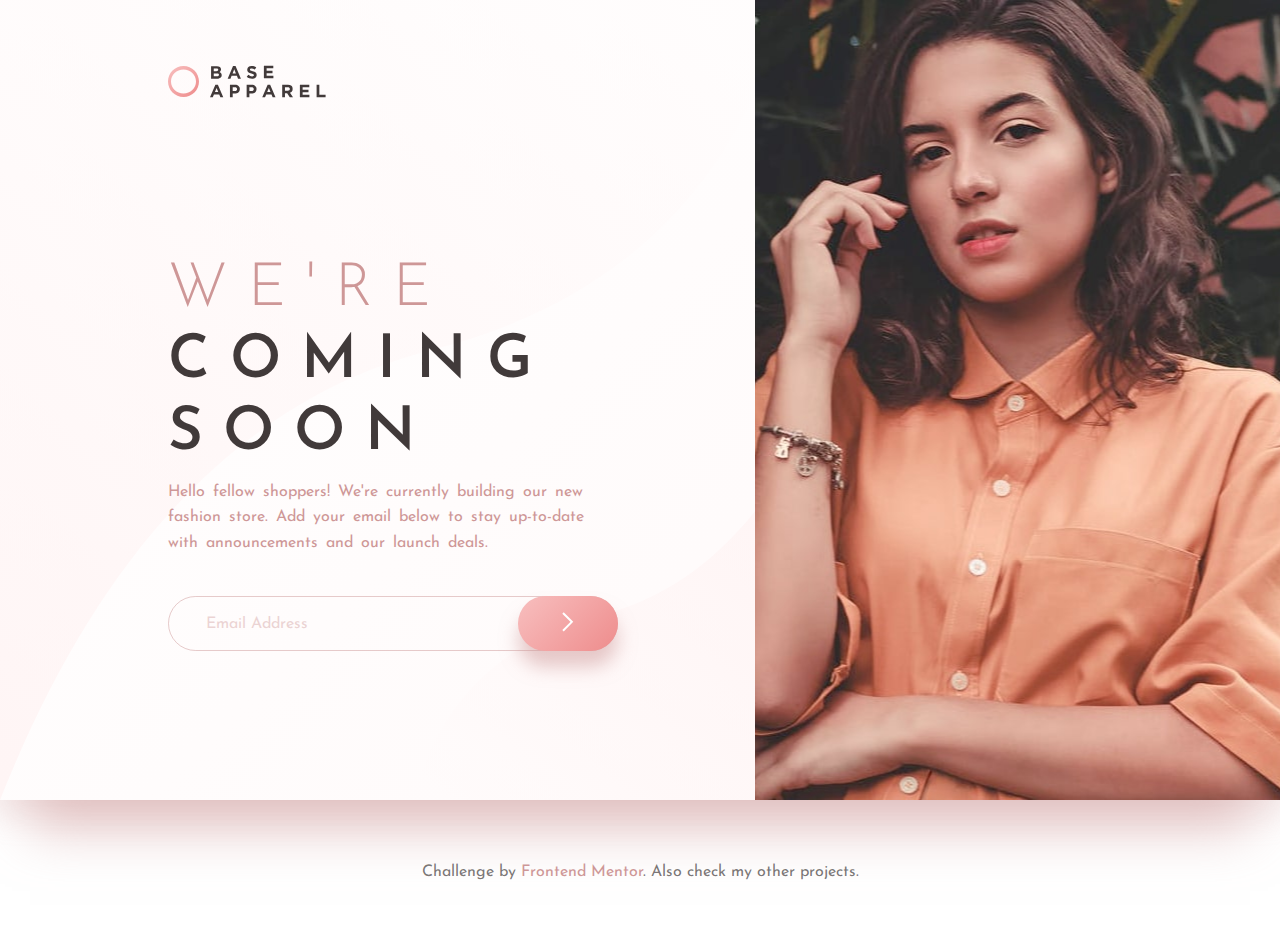
==== base-apparel-coming-soon-master/index.html @ ab973085 "First commit" ====
<!DOCTYPE html>
<html lang="en">

<head>
  <meta charset="UTF-8">
  <meta name="viewport" content="width=device-width, initial-scale=1.0">
  <link rel="stylesheet" href="css/style.css ">
  <link rel="icon" type="image/png" sizes="32x32" href="./images/favicon-32x32.png">
  <script src="main.js" defer></script>
  <title>Frontend Mentor | Base Apparel coming soon page</title>
</head>

<body>


  <div class="container">
    <div class="lp">
      <div class="lp__left">
        <div class="logo">
          <img src="images/logo.svg" alt="company-logo">
        </div>
        <div class="lp__left-small">&nbsp;</div>
        <h1 class="heading-primary"><span class="heading-primary--thin"> We're</span> coming soon</h1>
        <p class="b-text"> Hello fellow shoppers! We're currently building our new fashion store.
          Add your email below to stay up-to-date with announcements and our launch deals.</p>

        <form action="#" class="email-form">
          <input type="email" id="email" placeholder="Email Address" name="email" class="email-form__input">
          <label class="email-form__label" for="email">Email Address</label>
          <svg xmlns="http://www.w3.org/2000/svg" class="email-form__svg" width="24" height="24">
            <g fill="none" fill-rule="evenodd">
              <circle cx="12" cy="12" r="12" fill="#F96464" />
              <path fill="#FFF" fill-rule="nonzero"
                d="M13.256 6v9.056h-2V6h2zm-.944 12.464c-.384 0-.699-.104-.944-.312a1.027 1.027 0 0 1-.368-.824c0-.33.125-.608.376-.832.25-.224.563-.336.936-.336.373 0 .68.112.92.336.24.224.36.501.36.832 0 .341-.117.616-.352.824-.235.208-.544.312-.928.312z" />
            </g>
          </svg> <button type="submit" class="email-form__btn">
            <svg class='svg' xmlns="http://www.w3.org/2000/svg" aria-labelledby="svg-title" focusable="false" width="12"
              height="20">
              <title id="svg-title"> Submit form </title>
              <path fill="none" stroke="#FFF" stroke-width="2" d="M1 1l8.836 8.836L1 18.671" />
            </svg></button>

        </form>

      </div>
      <div class="lp__right">&nbsp;</div>




    </div>

  </div>


  <div class="container">
    <footer>
      <p class="attribution">
        Challenge by <a href="https://www.frontendmentor.io?ref=challenge" target="_blank">Frontend Mentor</a>.
        Also check my other projects<a href="../index.html"></a>.
      </p>
    </footer>
  </div>

</body>

</html>
---- base-apparel-coming-soon-master/css/style.css ----
@import url("https://fonts.googleapis.com/css?family=Josefin+Sans:300,400,600&display=swap");
*::after,
*::before,
* {
  margin: 0;
  padding: 0;
  box-sizing: inherit; }

html {
  font-size: 62.5%;
  box-sizing: border-box; }

body {
  font-size: 1.6rem;
  font-family: 'Josefin Sans', sans-serif;
  font-weight: 400;
  line-height: 1.6; }

.container {
  width: 100%;
  display: flex;
  justify-content: center;
  align-items: center; }

.lp {
  box-shadow: 0 0.5rem 3rem 1rem rgba(206, 151, 151, 0.2), 0 6rem 5rem -3rem rgba(206, 151, 151, 0.5);
  max-width: 144rem;
  width: 100%;
  height: 80rem;
  display: flex;
  align-items: stretch;
  justify-content: start; }
  .lp__left {
    background-image: linear-gradient(135deg, rgba(255, 255, 255, 0.445), rgba(255, 245, 245, 0.493)), url("../images/bg-pattern-desktop.svg");
    background-size: cover;
    background-repeat: no-repeat;
    background-position: left top;
    width: 59%;
    padding-top: 6.5rem;
    padding-left: 16.8rem; }
    .lp__left .logo {
      height: 3.3rem; }
      .lp__left .logo img {
        height: 100%; }
    .lp__left .heading-primary {
      font-size: 6rem;
      text-transform: uppercase;
      letter-spacing: 2rem;
      line-height: 1.2;
      font-weight: 600;
      color: #413a3a;
      margin-top: 13rem;
      margin-bottom: 1rem; }
      .lp__left .heading-primary--thin {
        font-weight: 300;
        color: #ce9797; }
    .lp__left .b-text {
      color: #ce9797;
      max-width: 43rem;
      word-spacing: 3px; }
    .lp__left .email-form {
      position: relative;
      color: #ce9797;
      margin-top: 4rem;
      max-width: 45rem; }
      .lp__left .email-form__input {
        font-family: inherit;
        color: #ce9797;
        font-size: 1.6rem;
        padding-left: 3.7rem;
        height: 5.5rem;
        width: 45rem;
        border-radius: 3rem;
        border: 1px solid rgba(206, 151, 151, 0.5);
        width: 100%;
        background-color: transparent; }
        .lp__left .email-form__input::-webkit-input-placeholder {
          color: #ce9797;
          opacity: .4;
          font-size: 1.6rem; }
        .lp__left .email-form__input:focus {
          outline: none;
          border: 2px solid #ce9797; }
        .lp__left .email-form__input:focus + label {
          outline: none; }
        .lp__left .email-form__input:focus:invalid {
          border: 1px solid #f96262; }
      .lp__left .email-form__label {
        position: absolute;
        top: 6rem;
        left: 3.7rem;
        font-size: 1.6rem;
        display: inline-block;
        color: #f96262;
        display: none; }
      .lp__left .email-form__svg {
        position: absolute;
        right: 11rem;
        top: 50%;
        transform: translateY(-50%);
        display: none; }
      .lp__left .email-form__btn {
        position: absolute;
        right: 0;
        height: 5.5rem;
        border-radius: 3rem;
        width: 10rem;
        outline: none;
        border: none;
        background-image: linear-gradient(135deg, #f8bfbf, #ee8c8c);
        box-shadow: 0 1.6rem 1.8rem rgba(206, 151, 151, 0.5);
        transition: all .2s ease; }
      .lp__left .email-form__btn:hover {
        background-image: linear-gradient(135deg, #ffc2c2, #eca7a7);
        box-shadow: 0 2rem 2.2rem rgba(206, 151, 151, 0.5);
        transform: translateX(3px); }
      .lp__left .email-form__btn:active {
        background-image: linear-gradient(135deg, #f39191, #e75f5f);
        box-shadow: 0 1rem 1rem rgba(206, 151, 151, 0.5); }
    .lp__left .error input {
      border-color: #f96262; }
    .lp__left .error label {
      display: inline-block;
      color: #f96262; }
    .lp__left .error svg {
      display: inline-block; }
    .lp__left .success input {
      border-color: #95ad69; }
    .lp__left .success label {
      display: inline-block;
      color: #95ad69; }
    .lp__left .success svg {
      display: inline-block; }
      .lp__left .success svg circle {
        fill: #95ad69; }
  .lp__right {
    width: 41%;
    max-height: 80rem;
    background: url(../images/hero-desktop.jpg) no-repeat center center;
    -webkit-background-size: cover;
    -moz-background-size: cover;
    -o-background-size: cover;
    background-size: cover; }

footer .attribution {
  width: 100%;
  color: rgba(65, 58, 58, 0.7);
  padding: 6rem 3.3rem 5rem 3.3rem;
  text-align: center; }
  footer .attribution a,
  footer .attribution a:visited {
    color: #ce9797;
    text-decoration: none;
    transition: color .3s ease;
    outline: none; }
  footer .attribution a:hover {
    color: #f96262; }

@media only screen and (max-width: 1240px) {
  .lp__left {
    padding-right: 6vw;
    padding-left: 6vw; } }

@media only screen and (max-width: 885px) {
  .lp__left {
    padding-left: 3.3rem;
    padding-right: 3.3rem; }
    .lp__left .heading-primary {
      font-size: 4.5rem;
      margin-bottom: 3rem; }
    .lp__left .email-form {
      margin: 3rem 0 5rem 0;
      width: 100%;
      font-size: 1.3rem; }
      .lp__left .email-form__input {
        font-size: 1.3rem;
        height: 4.8rem;
        max-width: 45rem;
        width: 100%;
        border-radius: 6.6rem; }
      .lp__left .email-form__label {
        font-size: inherit; }
      .lp__left .email-form__svg {
        right: 8rem; }
      .lp__left .email-form__btn {
        width: 7rem;
        height: 4.8rem; } }

@media only screen and (max-width: 622px) {
  .lp__left .heading-primary {
    font-size: 3.5rem;
    letter-spacing: .9rem;
    line-height: 1.3;
    text-align: center; }
  .lp__left .b-text {
    text-align: center;
    font-size: 1.3rem; } }

@media only screen and (max-width: 520px) {
  .lp {
    display: block;
    height: 80rem; }
    .lp__left {
      background: linear-gradient(135deg, rgba(255, 255, 255, 0.445), rgba(255, 245, 245, 0.493));
      background-size: cover;
      background-repeat: no-repeat;
      background-position: top;
      width: 100%;
      height: 100%;
      padding-top: 0; }
      .lp__left .logo {
        width: 100%;
        height: 8.2rem;
        display: flex;
        align-items: center; }
        .lp__left .logo img {
          width: 10rem;
          height: auto; }
      .lp__left-small {
        margin: 0 -3.3rem 0 -3.3rem;
        min-width: calc(100% + 6.6rem);
        height: 25rem;
        background: url(../images/hero-mobile.jpg) no-repeat left center;
        -webkit-background-size: cover;
        -moz-background-size: cover;
        -o-background-size: cover;
        background-size: cover; }
      .lp__left .heading-primary {
        font-size: 4rem;
        line-height: 1;
        text-align: center;
        margin: 7rem auto 3rem auto;
        max-width: 26rem; }
    .lp__right {
      display: none;
      visibility: hidden; } }
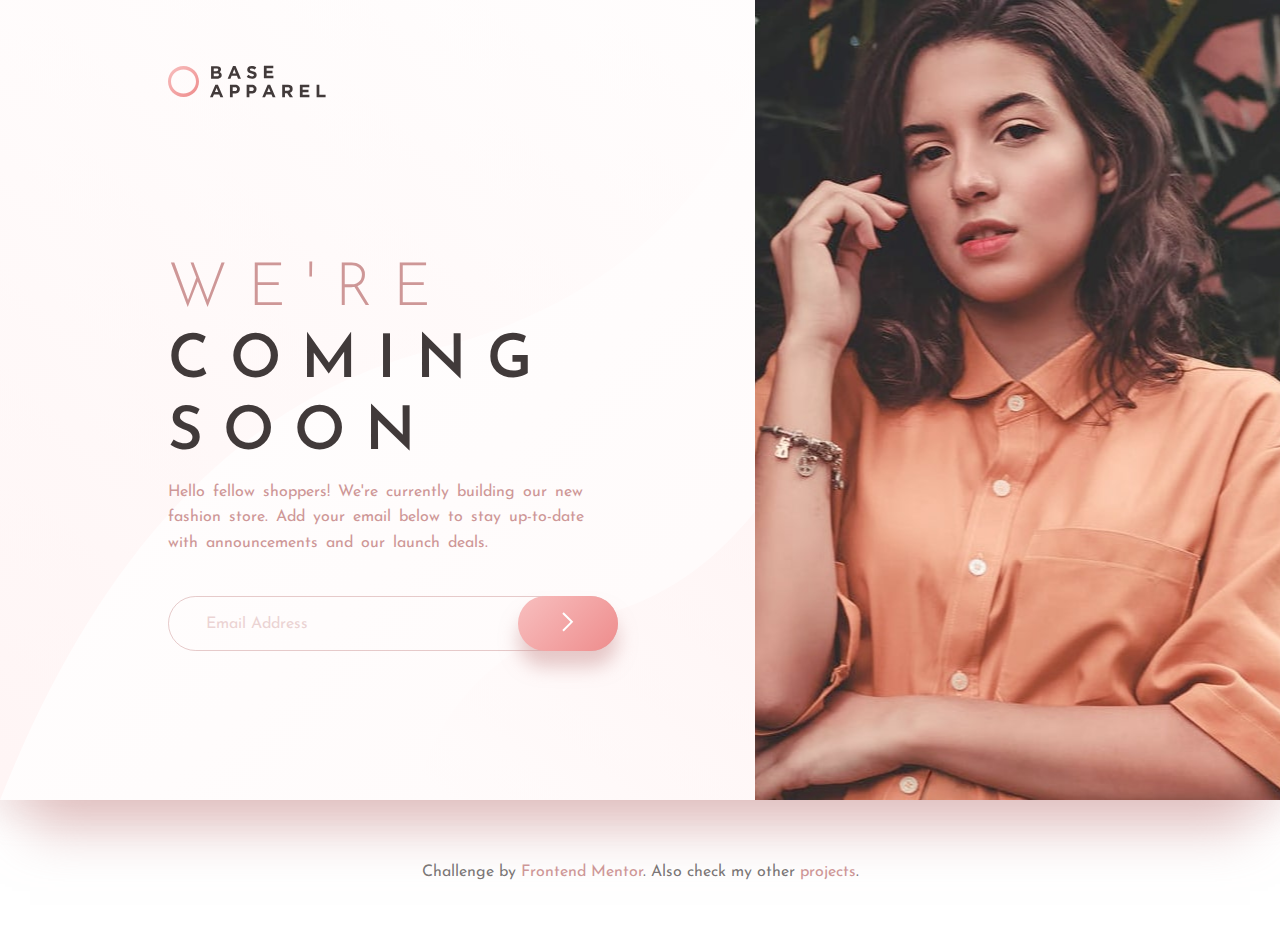
==== commit 0fb43c66: "Added few link and .md file" ====
--- a/base-apparel-coming-soon-master/index.html
+++ b/base-apparel-coming-soon-master/index.html
@@ -57,7 +57,7 @@
     <footer>
       <p class="attribution">
         Challenge by <a href="https://www.frontendmentor.io?ref=challenge" target="_blank">Frontend Mentor</a>.
-        Also check my other projects<a href="../index.html"></a>.
+        Also check my other <a href="../index.html">projects</a>.
       </p>
     </footer>
   </div>
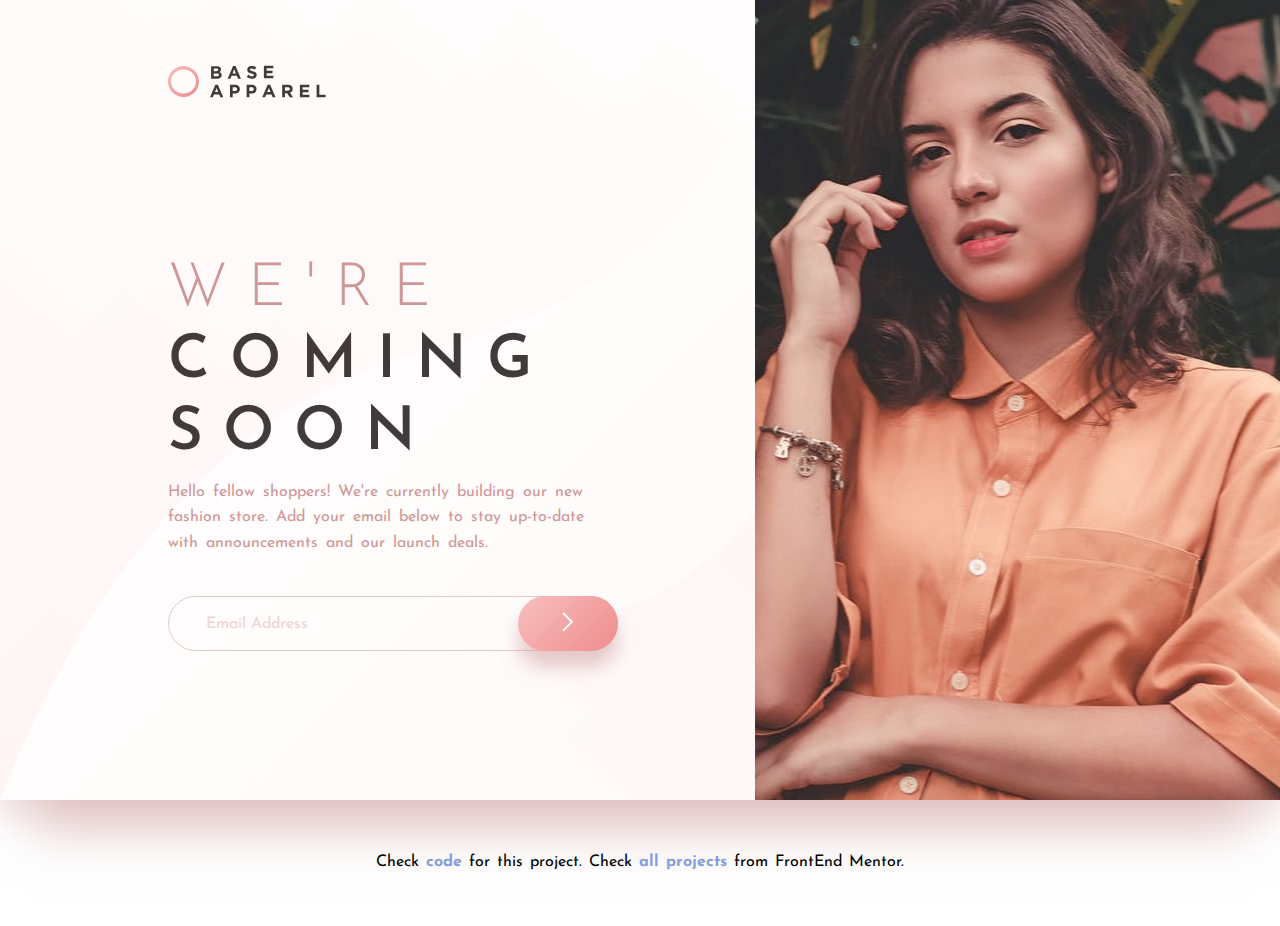
==== commit 972aa40a: "Project #05 Ping Coming soon page" ====
--- a/base-apparel-coming-soon-master/index.html
+++ b/base-apparel-coming-soon-master/index.html
@@ -7,7 +7,7 @@
   <link rel="stylesheet" href="css/style.css ">
   <link rel="icon" type="image/png" sizes="32x32" href="./images/favicon-32x32.png">
   <script src="main.js" defer></script>
-  <title>Frontend Mentor | Base Apparel coming soon page</title>
+  <title>Base Apparel coming soon page</title>
 </head>
 
 <body>
@@ -54,12 +54,13 @@
 
 
   <div class="container">
-    <footer>
-      <p class="attribution">
-        Challenge by <a href="https://www.frontendmentor.io?ref=challenge" target="_blank">Frontend Mentor</a>.
-        Also check my other <a href="../index.html">projects</a>.
-      </p>
-    </footer>
+    <div class="footer-section">
+      <p>Check <a
+          href="https://github.com/IvanRadojevic/IvanRadojevic-frontend_mentor/tree/master/base-apparel-coming-soon-master"
+          target="_blank">code</a>
+        for this project. Check <a href="../index.html">all projects</a> from FrontEnd
+        Mentor.</p>
+    </div>
   </div>
 
 </body>
--- a/base-apparel-coming-soon-master/css/style.css
+++ b/base-apparel-coming-soon-master/css/style.css
@@ -1,26 +1,31 @@
 @import url("https://fonts.googleapis.com/css?family=Josefin+Sans:300,400,600&display=swap");
+
 *::after,
 *::before,
 * {
   margin: 0;
   padding: 0;
-  box-sizing: inherit; }
+  box-sizing: inherit;
+}
 
 html {
   font-size: 62.5%;
-  box-sizing: border-box; }
+  box-sizing: border-box;
+}
 
 body {
   font-size: 1.6rem;
   font-family: 'Josefin Sans', sans-serif;
   font-weight: 400;
-  line-height: 1.6; }
+  line-height: 1.6;
+}
 
 .container {
   width: 100%;
   display: flex;
   justify-content: center;
-  align-items: center; }
+  align-items: center;
+}
 
 .lp {
   box-shadow: 0 0.5rem 3rem 1rem rgba(206, 151, 151, 0.2), 0 6rem 5rem -3rem rgba(206, 151, 151, 0.5);
@@ -29,208 +34,301 @@
   height: 80rem;
   display: flex;
   align-items: stretch;
-  justify-content: start; }
-  .lp__left {
-    background-image: linear-gradient(135deg, rgba(255, 255, 255, 0.445), rgba(255, 245, 245, 0.493)), url("../images/bg-pattern-desktop.svg");
-    background-size: cover;
-    background-repeat: no-repeat;
-    background-position: left top;
-    width: 59%;
-    padding-top: 6.5rem;
-    padding-left: 16.8rem; }
-    .lp__left .logo {
-      height: 3.3rem; }
-      .lp__left .logo img {
-        height: 100%; }
-    .lp__left .heading-primary {
-      font-size: 6rem;
-      text-transform: uppercase;
-      letter-spacing: 2rem;
-      line-height: 1.2;
-      font-weight: 600;
-      color: #413a3a;
-      margin-top: 13rem;
-      margin-bottom: 1rem; }
-      .lp__left .heading-primary--thin {
-        font-weight: 300;
-        color: #ce9797; }
-    .lp__left .b-text {
-      color: #ce9797;
-      max-width: 43rem;
-      word-spacing: 3px; }
-    .lp__left .email-form {
-      position: relative;
-      color: #ce9797;
-      margin-top: 4rem;
-      max-width: 45rem; }
-      .lp__left .email-form__input {
-        font-family: inherit;
-        color: #ce9797;
-        font-size: 1.6rem;
-        padding-left: 3.7rem;
-        height: 5.5rem;
-        width: 45rem;
-        border-radius: 3rem;
-        border: 1px solid rgba(206, 151, 151, 0.5);
-        width: 100%;
-        background-color: transparent; }
-        .lp__left .email-form__input::-webkit-input-placeholder {
-          color: #ce9797;
-          opacity: .4;
-          font-size: 1.6rem; }
-        .lp__left .email-form__input:focus {
-          outline: none;
-          border: 2px solid #ce9797; }
-        .lp__left .email-form__input:focus + label {
-          outline: none; }
-        .lp__left .email-form__input:focus:invalid {
-          border: 1px solid #f96262; }
-      .lp__left .email-form__label {
-        position: absolute;
-        top: 6rem;
-        left: 3.7rem;
-        font-size: 1.6rem;
-        display: inline-block;
-        color: #f96262;
-        display: none; }
-      .lp__left .email-form__svg {
-        position: absolute;
-        right: 11rem;
-        top: 50%;
-        transform: translateY(-50%);
-        display: none; }
-      .lp__left .email-form__btn {
-        position: absolute;
-        right: 0;
-        height: 5.5rem;
-        border-radius: 3rem;
-        width: 10rem;
-        outline: none;
-        border: none;
-        background-image: linear-gradient(135deg, #f8bfbf, #ee8c8c);
-        box-shadow: 0 1.6rem 1.8rem rgba(206, 151, 151, 0.5);
-        transition: all .2s ease; }
-      .lp__left .email-form__btn:hover {
-        background-image: linear-gradient(135deg, #ffc2c2, #eca7a7);
-        box-shadow: 0 2rem 2.2rem rgba(206, 151, 151, 0.5);
-        transform: translateX(3px); }
-      .lp__left .email-form__btn:active {
-        background-image: linear-gradient(135deg, #f39191, #e75f5f);
-        box-shadow: 0 1rem 1rem rgba(206, 151, 151, 0.5); }
-    .lp__left .error input {
-      border-color: #f96262; }
-    .lp__left .error label {
-      display: inline-block;
-      color: #f96262; }
-    .lp__left .error svg {
-      display: inline-block; }
-    .lp__left .success input {
-      border-color: #95ad69; }
-    .lp__left .success label {
-      display: inline-block;
-      color: #95ad69; }
-    .lp__left .success svg {
-      display: inline-block; }
-      .lp__left .success svg circle {
-        fill: #95ad69; }
-  .lp__right {
-    width: 41%;
-    max-height: 80rem;
-    background: url(../images/hero-desktop.jpg) no-repeat center center;
-    -webkit-background-size: cover;
-    -moz-background-size: cover;
-    -o-background-size: cover;
-    background-size: cover; }
-
-footer .attribution {
+  justify-content: start;
+}
+
+.lp__left {
+  background-image: linear-gradient(135deg, rgba(255, 255, 255, 0.445), rgba(255, 245, 245, 0.493)), url("../images/bg-pattern-desktop.svg");
+  background-size: cover;
+  background-repeat: no-repeat;
+  background-position: left top;
+  width: 59%;
+  padding-top: 6.5rem;
+  padding-left: 16.8rem;
+}
+
+.lp__left .logo {
+  height: 3.3rem;
+}
+
+.lp__left .logo img {
+  height: 100%;
+}
+
+.lp__left .heading-primary {
+  font-size: 6rem;
+  text-transform: uppercase;
+  letter-spacing: 2rem;
+  line-height: 1.2;
+  font-weight: 600;
+  color: #413a3a;
+  margin-top: 13rem;
+  margin-bottom: 1rem;
+}
+
+.lp__left .heading-primary--thin {
+  font-weight: 300;
+  color: #ce9797;
+}
+
+.lp__left .b-text {
+  color: #ce9797;
+  max-width: 43rem;
+  word-spacing: 3px;
+}
+
+.lp__left .email-form {
+  position: relative;
+  color: #ce9797;
+  margin-top: 4rem;
+  max-width: 45rem;
+}
+
+.lp__left .email-form__input {
+  font-family: inherit;
+  color: #ce9797;
+  font-size: 1.6rem;
+  padding-left: 3.7rem;
+  height: 5.5rem;
+  width: 45rem;
+  border-radius: 3rem;
+  border: 1px solid rgba(206, 151, 151, 0.5);
   width: 100%;
-  color: rgba(65, 58, 58, 0.7);
-  padding: 6rem 3.3rem 5rem 3.3rem;
-  text-align: center; }
-  footer .attribution a,
-  footer .attribution a:visited {
-    color: #ce9797;
-    text-decoration: none;
-    transition: color .3s ease;
-    outline: none; }
-  footer .attribution a:hover {
-    color: #f96262; }
+  background-color: transparent;
+}
+
+.lp__left .email-form__input::-webkit-input-placeholder {
+  color: #ce9797;
+  opacity: .4;
+  font-size: 1.6rem;
+}
+
+.lp__left .email-form__input:focus {
+  outline: none;
+  border: 2px solid #ce9797;
+}
+
+.lp__left .email-form__input:focus+label {
+  outline: none;
+}
+
+.lp__left .email-form__input:focus:invalid {
+  border: 1px solid #f96262;
+}
+
+.lp__left .email-form__label {
+  position: absolute;
+  top: 6rem;
+  left: 3.7rem;
+  font-size: 1.6rem;
+  display: inline-block;
+  color: #f96262;
+  display: none;
+}
+
+.lp__left .email-form__svg {
+  position: absolute;
+  right: 11rem;
+  top: 50%;
+  transform: translateY(-50%);
+  display: none;
+}
+
+.lp__left .email-form__btn {
+  position: absolute;
+  right: 0;
+  height: 5.5rem;
+  border-radius: 3rem;
+  width: 10rem;
+  outline: none;
+  border: none;
+  background-image: linear-gradient(135deg, #f8bfbf, #ee8c8c);
+  box-shadow: 0 1.6rem 1.8rem rgba(206, 151, 151, 0.5);
+  transition: all .2s ease;
+}
+
+.lp__left .email-form__btn:hover {
+  background-image: linear-gradient(135deg, #ffc2c2, #eca7a7);
+  box-shadow: 0 2rem 2.2rem rgba(206, 151, 151, 0.5);
+  transform: translateX(3px);
+}
+
+.lp__left .email-form__btn:active {
+  background-image: linear-gradient(135deg, #f39191, #e75f5f);
+  box-shadow: 0 1rem 1rem rgba(206, 151, 151, 0.5);
+}
+
+.lp__left .error input {
+  border-color: #f96262;
+}
+
+.lp__left .error label {
+  display: inline-block;
+  color: #f96262;
+}
+
+.lp__left .error svg {
+  display: inline-block;
+}
+
+.lp__left .success input {
+  border-color: #95ad69;
+}
+
+.lp__left .success label {
+  display: inline-block;
+  color: #95ad69;
+}
+
+.lp__left .success svg {
+  display: inline-block;
+}
+
+.lp__left .success svg circle {
+  fill: #95ad69;
+}
+
+.lp__right {
+  width: 41%;
+  max-height: 80rem;
+  background: url(../images/hero-desktop.jpg) no-repeat center center;
+  -webkit-background-size: cover;
+  -moz-background-size: cover;
+  -o-background-size: cover;
+  background-size: cover;
+}
+
+/* MY FOOTER  START*/
+.footer-section {
+  text-align: center;
+  padding: 5rem 2rem 5rem 2rem;
+  word-spacing: 2px;
+}
+
+.footer-section a,
+.footer-section a:visited {
+  font-weight: bold;
+  text-decoration: none;
+  color: hsl(223, 55%, 69%);
+}
+
+.footer-section a:hover {
+  font-weight: bold;
+  text-decoration: none;
+  color: hsl(223, 68%, 49%);
+}
+
+/* MY FOOTER  END*/
 
 @media only screen and (max-width: 1240px) {
   .lp__left {
     padding-right: 6vw;
-    padding-left: 6vw; } }
+    padding-left: 6vw;
+  }
+}
 
 @media only screen and (max-width: 885px) {
   .lp__left {
     padding-left: 3.3rem;
-    padding-right: 3.3rem; }
-    .lp__left .heading-primary {
-      font-size: 4.5rem;
-      margin-bottom: 3rem; }
-    .lp__left .email-form {
-      margin: 3rem 0 5rem 0;
-      width: 100%;
-      font-size: 1.3rem; }
-      .lp__left .email-form__input {
-        font-size: 1.3rem;
-        height: 4.8rem;
-        max-width: 45rem;
-        width: 100%;
-        border-radius: 6.6rem; }
-      .lp__left .email-form__label {
-        font-size: inherit; }
-      .lp__left .email-form__svg {
-        right: 8rem; }
-      .lp__left .email-form__btn {
-        width: 7rem;
-        height: 4.8rem; } }
+    padding-right: 3.3rem;
+  }
+
+  .lp__left .heading-primary {
+    font-size: 4.5rem;
+    margin-bottom: 3rem;
+  }
+
+  .lp__left .email-form {
+    margin: 3rem 0 5rem 0;
+    width: 100%;
+    font-size: 1.3rem;
+  }
+
+  .lp__left .email-form__input {
+    font-size: 1.3rem;
+    height: 4.8rem;
+    max-width: 45rem;
+    width: 100%;
+    border-radius: 6.6rem;
+  }
+
+  .lp__left .email-form__label {
+    font-size: inherit;
+  }
+
+  .lp__left .email-form__svg {
+    right: 8rem;
+  }
+
+  .lp__left .email-form__btn {
+    width: 7rem;
+    height: 4.8rem;
+  }
+}
 
 @media only screen and (max-width: 622px) {
   .lp__left .heading-primary {
     font-size: 3.5rem;
     letter-spacing: .9rem;
     line-height: 1.3;
-    text-align: center; }
+    text-align: center;
+  }
+
   .lp__left .b-text {
     text-align: center;
-    font-size: 1.3rem; } }
+    font-size: 1.3rem;
+  }
+}
 
 @media only screen and (max-width: 520px) {
   .lp {
     display: block;
-    height: 80rem; }
-    .lp__left {
-      background: linear-gradient(135deg, rgba(255, 255, 255, 0.445), rgba(255, 245, 245, 0.493));
-      background-size: cover;
-      background-repeat: no-repeat;
-      background-position: top;
-      width: 100%;
-      height: 100%;
-      padding-top: 0; }
-      .lp__left .logo {
-        width: 100%;
-        height: 8.2rem;
-        display: flex;
-        align-items: center; }
-        .lp__left .logo img {
-          width: 10rem;
-          height: auto; }
-      .lp__left-small {
-        margin: 0 -3.3rem 0 -3.3rem;
-        min-width: calc(100% + 6.6rem);
-        height: 25rem;
-        background: url(../images/hero-mobile.jpg) no-repeat left center;
-        -webkit-background-size: cover;
-        -moz-background-size: cover;
-        -o-background-size: cover;
-        background-size: cover; }
-      .lp__left .heading-primary {
-        font-size: 4rem;
-        line-height: 1;
-        text-align: center;
-        margin: 7rem auto 3rem auto;
-        max-width: 26rem; }
-    .lp__right {
-      display: none;
-      visibility: hidden; } }
+    height: 80rem;
+  }
+
+  .lp__left {
+    background: linear-gradient(135deg, rgba(255, 255, 255, 0.445), rgba(255, 245, 245, 0.493));
+    background-size: cover;
+    background-repeat: no-repeat;
+    background-position: top;
+    width: 100%;
+    height: 100%;
+    padding-top: 0;
+  }
+
+  .lp__left .logo {
+    width: 100%;
+    height: 8.2rem;
+    display: flex;
+    align-items: center;
+  }
+
+  .lp__left .logo img {
+    width: 10rem;
+    height: auto;
+  }
+
+  .lp__left-small {
+    margin: 0 -3.3rem 0 -3.3rem;
+    min-width: calc(100% + 6.6rem);
+    height: 25rem;
+    background: url(../images/hero-mobile.jpg) no-repeat left center;
+    -webkit-background-size: cover;
+    -moz-background-size: cover;
+    -o-background-size: cover;
+    background-size: cover;
+  }
+
+  .lp__left .heading-primary {
+    font-size: 4rem;
+    line-height: 1;
+    text-align: center;
+    margin: 7rem auto 3rem auto;
+    max-width: 26rem;
+  }
+
+  .lp__right {
+    display: none;
+    visibility: hidden;
+  }
+}